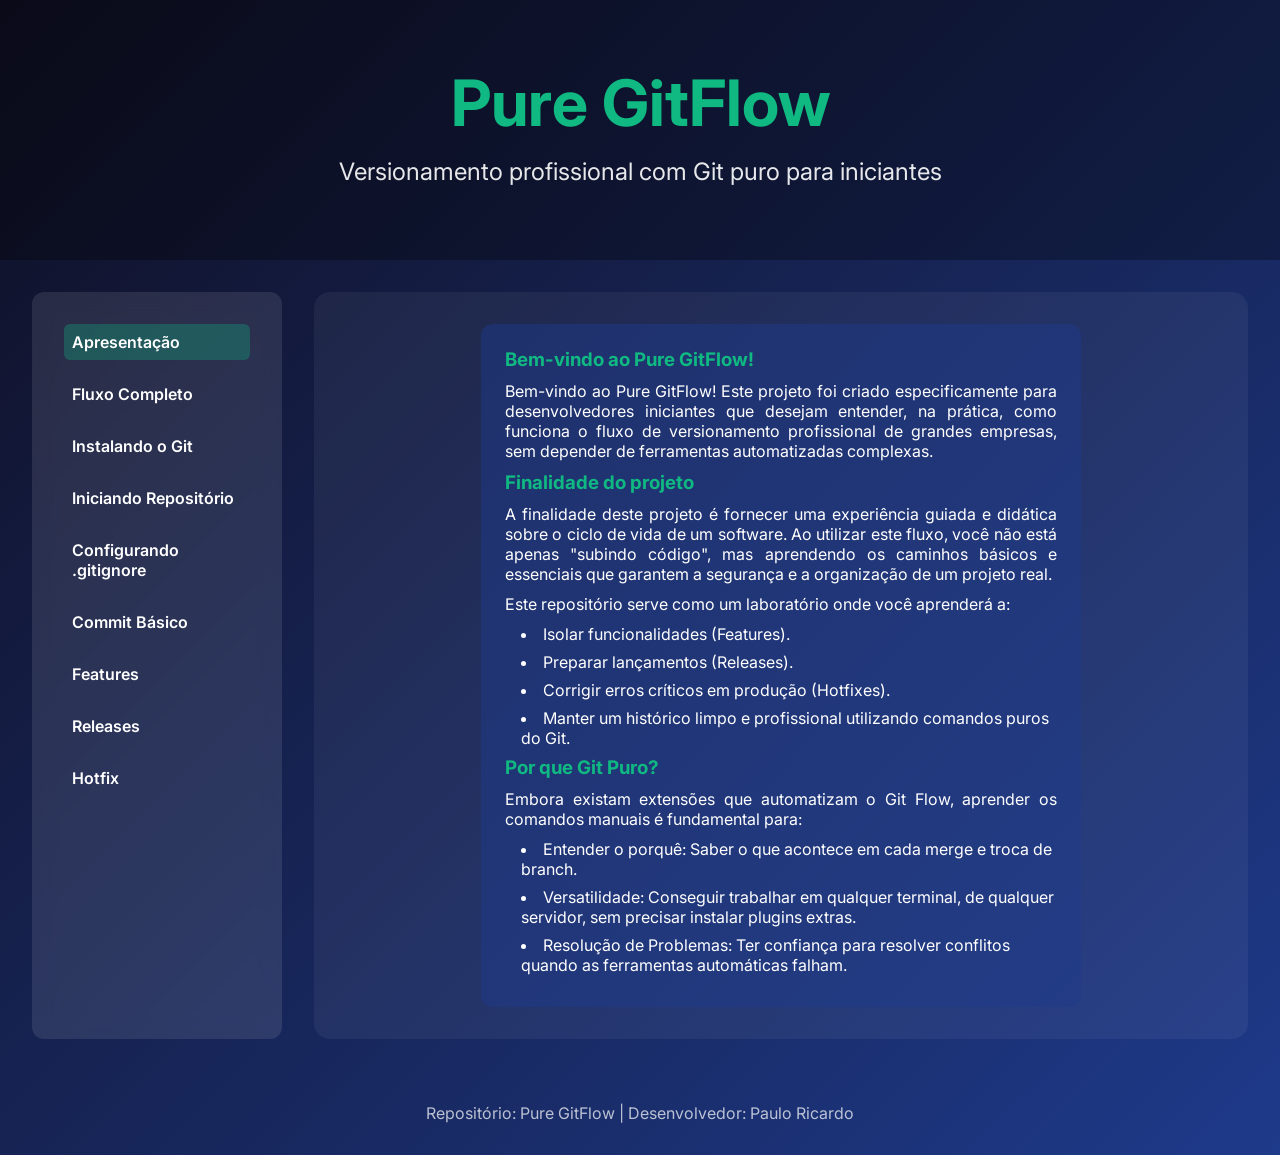
==== index.html @ 5cebe2b2 "Refactor code structure for improved readability and maintainability" ====
<!doctype html>
<html lang="pt-BR">
	<head>
		<meta charset="UTF-8" />
		<meta name="viewport" content="width=device-width, initial-scale=1.0" />
		<title>Pure GitFlow</title>
		<link
			href="https://fonts.googleapis.com/css2?family=Inter:wght@400;600;700&display=swap"
			rel="stylesheet"
		/>
		<link rel="stylesheet" href="assets/style.css" />
	</head>

	<body>
		<header>
			<h1>Pure GitFlow</h1>
			<p class="subtitle">
				Versionamento profissional com Git puro para iniciantes
			</p>
		</header>
		<div class="container">
			<nav>
				<ul>
					<li><a class="menu-item" href="#home">Apresentação</a></li>
					<li>
						<a class="menu-item" href="#fluxo">Fluxo Completo</a>
					</li>
					<li>
						<a class="menu-item" href="#instalation"
							>Instalando o Git</a
						>
					</li>
					<li>
						<a class="menu-item" href="#init"
							>Iniciando Repositório</a
						>
					</li>
					<li>
						<a class="menu-item" href="#configure"
							>Configurando .gitignore</a
						>
					</li>
					<li>
						<a class="menu-item" href="#commit">Commit Básico</a>
					</li>
					<li><a class="menu-item" href="#features">Features</a></li>
					<li><a class="menu-item" href="#release">Releases</a></li>
					<li><a class="menu-item" href="#hotfix">Hotfix</a></li>
				</ul>
			</nav>
			<main>
				<!-- Seção Home -->
				<section id="home" class="flowchart show">
					<div class="step">
						<h3>Bem-vindo ao Pure GitFlow!</h3>
						<p>
							Bem-vindo ao Pure GitFlow! Este projeto foi criado
							especificamente para desenvolvedores iniciantes que
							desejam entender, na prática, como funciona o fluxo
							de versionamento profissional de grandes empresas,
							sem depender de ferramentas automatizadas complexas.
						</p>

						<h3>Finalidade do projeto</h3>
						<p>
							A finalidade deste projeto é fornecer uma
							experiência guiada e didática sobre o ciclo de vida
							de um software. Ao utilizar este fluxo, você não
							está apenas "subindo código", mas aprendendo os
							caminhos básicos e essenciais que garantem a
							segurança e a organização de um projeto real.
						</p>
						<p>
							Este repositório serve como um laboratório onde você
							aprenderá a:
						</p>
						<li>Isolar funcionalidades (Features).</li>
						<li>Preparar lançamentos (Releases).</li>
						<li>Corrigir erros críticos em produção (Hotfixes).</li>
						<li>
							Manter um histórico limpo e profissional utilizando
							comandos puros do Git.
						</li>

						<h3>Por que Git Puro?</h3>
						<p>
							Embora existam extensões que automatizam o Git Flow,
							aprender os comandos manuais é fundamental para:
						</p>
						<li>
							Entender o porquê: Saber o que acontece em cada
							merge e troca de branch.
						</li>
						<li>
							Versatilidade: Conseguir trabalhar em qualquer
							terminal, de qualquer servidor, sem precisar
							instalar plugins extras.
						</li>
						<li>
							Resolução de Problemas: Ter confiança para resolver
							conflitos quando as ferramentas automáticas falham.
						</li>
					</div>
				</section>

				<!-- Seção Fluxo GitFlow -->
				<section id="fluxo" class="flowchart">
					<div
						class="step"
						style="max-width: 800px; text-align: center"
					>
						<h3>🗺️ Fluxo GitFlow Completo</h3>
					</div>

					<div class="step flow-image">
						<img class="" src="assets/fluxo.jpg" alt="Fluxo GitFlow" />
						<span>Imagem ilustrativa do fluxo</span>
					</div>

					<div class="step">
						<h3>1. BRANCH PRINCIPAL (main) → develop</h3>
						<p style="opacity: 0.9; line-height: 1.8">
							<strong>Main:</strong> Produção estável. Recebe
							apenas merges de <strong>release</strong> e
							<strong>hotfix</strong>.<br />
							<strong>Develop:</strong> Branch de integração
							contínua. Base para todas as features e próximo
							release.<br />
							<em style="opacity: 0.7"
								>→ Vá para a seção "Iniciando Repositório" para
								criar estas branches</em
							>
						</p>
					</div>

					<div class="arrow">↓</div>

					<div class="step">
						<h3>2. FEATURES (verde) 🟢</h3>
						<p style="opacity: 0.9; line-height: 1.8">
							Novas funcionalidades nascem do
							<strong>develop</strong> e são isoladas em branches
							<code>feature/nome</code>.<br />
							Cada developer trabalha em sua feature sem afetar
							outras. Após pronta, faz merge de volta ao
							develop.<br />
							<em style="opacity: 0.7"
								>→ Vá para a seção "Features" para ver os
								comandos</em
							>
						</p>
					</div>

					<div class="arrow">↓</div>

					<div class="step">
						<h3>3. RELEASE (laranja) 🟠</h3>
						<p style="opacity: 0.9; line-height: 1.8">
							Quando develop está pronto para produção, cria-se
							uma branch <code>release/vX.X.X</code>.<br />
							Nesta fase: ajusta versão, documentação, e corrige
							bugs menores. Depois faz merge em
							<strong>main</strong> (com tag) e volta para
							develop.<br />
							<em style="opacity: 0.7"
								>→ Vá para a seção "Releases" para ver os
								comandos</em
							>
						</p>
					</div>

					<div class="arrow">↓</div>

					<div
						class="step"
						style="background: rgba(239, 68, 68, 0.3)"
					>
						<h3>4. HOTFIX (vermelho) 🔴 - EMERGÊNCIA</h3>
						<p style="opacity: 0.9; line-height: 1.8">
							Bug crítico em produção? Cria branch
							<code>hotfix/vX.X.X</code>
							<strong>direto do main</strong>.<br />
							Corrige o problema com urgência, faz merge em main
							(com tag) E de volta em develop para sincronizar.<br />
							<em style="opacity: 0.7"
								>→ Vá para a seção "Hotfix" para ver os
								comandos</em
							>
						</p>
					</div>

					<div class="arrow">↺</div>

					<div
						class="step"
						style="background: rgba(16, 185, 129, 0.3)"
					>
						<h3>✅ REGRA DE OURO</h3>
						<p style="opacity: 0.9; line-height: 1.8">
							<strong>🚫 Nunca commite direto no main!</strong
							><br />
							<strong>Main</strong> = Produção estável |
							<strong>Develop</strong> = Próximo release<br />
							Sempre crie branches de suporte (feature, release,
							hotfix) para organizar o workflow.
						</p>
					</div>
				</section>

				<!-- Seção Instalation (placeholder) -->
				<section id="instalation" class="flowchart">
					<div class="step" style="max-width: 700px">
						<h3>Instalar Git (Todos os Sistemas)</h3>
						<p style="margin: 1rem 0; line-height: 1.6">
							Acesse o
							<a
								href="https://git-scm.com/downloads"
								target="_blank"
								style="color: #10b981; font-weight: 600"
								>site oficial do Git</a
							>
							e clique no botão da sua plataforma
							(Windows/Mac/Linux).
						</p>

						<div
							style="
								background: rgba(16, 185, 129, 0.2);
								padding: 1.5rem;
								border-radius: 8px;
								margin: 1rem 0;
							"
						>
							<h4 style="color: #10b981; margin-bottom: 0.5rem">
								🇧🇷 Não sabe inglês?
							</h4>
							<p style="opacity: 0.9; margin-bottom: 0.5rem">
								Clique com botão direito na página → "Traduzir
								para Português"
								<br />ou use o Google Tradutor no navegador.
							</p>
						</div>

						<p style="margin: 1rem 0; opacity: 0.9">
							O site oficial tem instaladores prontos com todos os
							passos visuais. É mais fácil que receita de bolo!
						</p>
					</div>

					<div class="arrow">↓</div>

					<div
						class="step"
						style="background: rgba(16, 185, 129, 0.3)"
					>
						<h3>Teste a Instalação e passos iniciais</h3>
						<pre class="command">
# verifica a versão do git, se aparecer a versão tudo está correto
git --version

# configure seu nome e email (substitua pelos seus dados)
git config --global user.name "Seu Nome"
git config --global user.email "seu@email.com"
                    </pre
						>
					</div>
				</section>

				<!-- Seção Init Repositório -->
				<section id="init" class="flowchart">
					<div class="step">
						<h3>📁 Repositório NOVO</h3>
						<pre
							class="command"
						>git init<br>git branch -M main</pre>
						<p>Cria pasta vazia com branch "main"</p>
					</div>

					<div class="arrow">ou</div>

					<div class="step">
						<h3>🔄 Repositório EXISTENTE</h3>
						<p>Já tem projeto com master? Converte para GitFlow:</p>
						<pre
							class="command"
						>git branch -M main<br>git checkout -b develop</pre>
					</div>

					<div class="arrow">↓</div>

					<div
						class="step"
						style="
							background: rgba(16, 185, 129, 0.3);
							max-width: 500px;
						"
					>
						<h3>✅ Estrutura Final</h3>
						<pre class="command">git branch -a</pre>
						<p>Deve mostrar: main, develop ✓</p>
					</div>
				</section>

				<!-- Seção .gitignore -->
				<section id="configure" class="flowchart">
					<div class="step" style="max-width: 700px">
						<h3>🛡️ O que é .gitignore?</h3>
						<p
							style="
								margin: 1rem 0;
								line-height: 1.6;
								opacity: 0.9;
							"
						>
							Arquivo que fala pro Git "ignora esses arquivos".
							Eles <b>NÃO</b> vão pro repositório. Esse processo
							tem que ser feito antes de commitar o código, caso
							você comite, terá que reverter para conseguir
							remover.
						</p>

						<div
							style="
								background: rgba(16, 185, 129, 0.2);
								padding: 1rem;
								border-radius: 8px;
								margin: 1rem 0;
							"
						>
							<h4 style="color: #10b981; margin-bottom: 0.5rem">
								Exemplos essenciais:
							</h4>
							<pre class="command">
node_modules/
dist/
build/
*.log
.env
*.pyc
                        </pre
							>
						</div>
					</div>

					<div class="arrow">↓</div>

					<div
						class="step"
						style="background: rgba(16, 185, 129, 0.3)"
					>
						<h3>Criar .gitignore</h3>
						<pre class="command">
touch .gitignore
echo "node_modules/" >> .gitignore
git add .gitignore
                    </pre
						>
					</div>
				</section>

				<!-- Seção Commit -->
				<section id="commit" class="flowchart">
					<div
						class="step"
						style="max-width: 800px; text-align: center"
					>
						<h3>💾 Commit Básico - Salvando seu Trabalho</h3>
						<p style="margin: 1rem 0; opacity: 0.9">
							Um commit é um "snapshot" do seu código em um
							momento específico. É como salvar seu jogo com um
							ponto de restauração!
						</p>
					</div>

					<div class="arrow">↓</div>

					<div class="step" style="max-width: 700px">
						<h3>🎯 Finalidade do Commit</h3>
						<p style="line-height: 1.8; opacity: 0.9">
							<strong>Registrar mudanças:</strong> Cada commit
							documenta uma mudança específica no código.<br />
							<strong>Histórico rastreável:</strong> Você consegue
							ver quem mudou o quê e quando.<br />
							<strong>Voltar no tempo:</strong> Se algo der
							errado, você pode reverter para um commit
							anterior.<br />
							<strong>Colaboração:</strong> Múltiplos
							desenvolvedores podem trabalhar e sincronizar
							mudanças.<br />
							<strong>Mensagens claras:</strong> Cada commit tem
							uma mensagem explicando o que foi feito.
						</p>
					</div>

					<div class="arrow">↓</div>

					<div class="step" style="max-width: 700px">
						<h3>📝 Padrão de Mensagem de Commit</h3>
						<p
							style="
								line-height: 1.6;
								margin-bottom: 1rem;
								opacity: 0.9;
							"
						>
							Use este padrão (Conventional Commits) para manter
							histórico limpo:
						</p>
						<pre class="command" style="margin: 1rem 0">
feat: adiciona nova funcionalidade
fix: corrige um bug
docs: atualiza documentação
style: mudanças de formatação (espaços, etc)
refactor: refatora código sem mudar comportamento
test: adiciona/atualiza testes
chore: atualiza dependências ou versão
						</pre
						>
						<p style="opacity: 0.7; font-size: 0.9rem">
							<strong>Exemplo real:</strong> "feat: implementa
							autenticação JWT" ✓
						</p>
					</div>

					<div class="arrow">↓</div>

					<div class="step">
						<h3>1️⃣ Passo 1: Ver o que mudou</h3>
						<pre class="command">
# Ver status dos arquivos (qual vai ser commitado)
git status

# Ver exatamente o que mudou em cada arquivo
git diff
						</pre
						>
					</div>

					<div class="arrow">↓</div>

					<div class="step">
						<h3>2️⃣ Passo 2: Adicionar arquivos (staging)</h3>
						<pre class="command">
# Adicionar um arquivo específico
git add nome-do-arquivo.js

# Adicionar todos os arquivos modificados
git add .

# Adicionar de forma interativa (escolher quais linhas)
git add -p
						</pre
						>
					</div>

					<div class="arrow">↓</div>

					<div class="step">
						<h3>3️⃣ Passo 3: Criar o commit</h3>
						<pre class="command">
# Commit com mensagem curta
git commit -m "feat: adiciona validação de email"

# Commit com mensagem detalhada (abre editor)
git commit

# Commit alterando a mensagem de um commit anterior (último)
git commit --amend -m "nova mensagem"
						</pre
						>
					</div>

					<div class="arrow">↓</div>

					<div class="step">
						<h3>📊 Visualizar histórico de commits</h3>
						<pre class="command">
# Ver log simples
git log --oneline

# Ver log com gráfico das branches
git log --oneline --graph --all

# Ver commits de um autor específico
git log --author="Paulo"
						</pre
						>
					</div>

					<div class="arrow">↺</div>

					<div
						style="
							background: rgba(16, 185, 129, 0.3);
							padding: 1.5rem;
							border-radius: 8px;
							margin: 2rem 0;
						"
					>
						<h3 style="margin-bottom: 1rem">✅ Boas Práticas</h3>
						<ul style="line-height: 2; opacity: 0.9">
							<li>
								💡
								<strong>Commits pequenos e focados:</strong> Um
								commit = uma mudança bem definida
							</li>
							<li>
								💡 <strong>Mensagens descritivas:</strong> "fix:
								corrige bug de login" é melhor que "arruma
								código"
							</li>
							<li>
								💡
								<strong>Commit frequentemente:</strong> Vários
								commits pequenos > um commit gigante
							</li>
							<li>
								💡
								<strong>Sempre faça git status antes:</strong>
								Não commita arquivos desnecessários
							</li>
							<li>
								💡 <strong>Sincronize regularmente:</strong> git
								push após cada commit ou final do dia
							</li>
							<li>
								❌
								<strong
									>Nunca commita em main diretamente:</strong
								>
								Sempre use branches de suporte
							</li>
						</ul>
					</div>
				</section>

				<!-- Seção Features -->
				<section id="features" class="flowchart">
					<div
						class="step"
						style="max-width: 800px; text-align: center"
					>
						<h3>🟢 Features - Desenvolvendo Funcionalidades</h3>
						<p style="margin: 1rem 0; opacity: 0.9">
							Uma feature é uma nova funcionalidade do seu projeto.
							Ela nasce do <strong>develop</strong>, é desenvolvida isoladamente,
							e volta para <strong>develop</strong> quando pronta.
						</p>
					</div>

					<div class="arrow">↓</div>

					<div class="step" style="max-width: 700px">
						<h3>💡 O que é uma Feature?</h3>
						<p style="line-height: 1.8; opacity: 0.9">
							<strong>Isolamento:</strong> Cada feature fica em sua própria branch, sem afetar develop.<br />
							<strong>Desenvolvimento independente:</strong> Múltiplos developers podem trabalhar em features diferentes simultaneamente.<br />
							<strong>Facilita revisão:</strong> Quando pronta, a feature é revisada antes de fazer merge.<br />
							<strong>Fácil de reverter:</strong> Se algo der errado, a feature inteira pode ser descartada sem afetar main ou develop.<br />
							<strong>Padrão de nomenclatura:</strong> Use <code>feature/nome-descritivo</code>
						</p>
					</div>

					<div class="arrow">↓</div>

					<div class="step">
						<h3>📋 Exemplos de Nomes de Features</h3>
						<pre class="command">
feature/login                 ✓ Simples e claro
feature/autenticacao-jwt      ✓ Descritivo
feature/user-profile          ✓ Em inglês (padrão)
feature/add-email-validation  ✓ Ação + contexto

feature/bugfix                ❌ Vago
feature/atualizações          ❌ Muito genérico
feature/novo                  ❌ Não descreve nada
						</pre>
					</div>

					<div class="arrow">↓</div>

					<div class="step">
						<h3>1️⃣ Passo 1: Criar a Feature</h3>
						<p style="opacity: 0.9; margin-bottom: 1rem">
							Primeiro, sempre puxe as atualizações do develop e depois crie sua feature:
						</p>
						<pre class="command">
# Ir para develop
git checkout develop

# Puxar as atualizações mais recentes
git pull origin develop

# Criar uma nova branch feature
git checkout -b feature/seu-nome

# Exemplo real:
git checkout -b feature/login
						</pre>
						<p style="opacity: 0.7; font-size: 0.9rem; margin-top: 1rem">
							<strong>Dica:</strong> Quando você executa <code>git checkout -b</code>, o Git cria a branch baseada no commit atual (develop).
						</p>
					</div>

					<div class="arrow">↓</div>

					<div class="step">
						<h3>2️⃣ Passo 2: Desenvolver a Feature</h3>
						<p style="opacity: 0.9; margin-bottom: 1rem">
							Agora você trabalha normalmente: edita arquivos, testa, commita:
						</p>
						<pre class="command">
# Fazer mudanças nos arquivos...
# (você edita o código normalmente)

# Ver o status
git status

# Adicionar as mudanças
git add .

# Commitar com mensagem descritiva
git commit -m "feat: adiciona tela de login"

# Fazer mais mudanças...
git add .
git commit -m "feat: implementa validação de email"

git add .
git commit -m "feat: cria função de autenticação JWT"
						</pre>
						<p style="opacity: 0.7; font-size: 0.9rem; margin-top: 1rem">
							<strong>Dica:</strong> Múltiplos commits pequenos e focados são melhor que um commit gigante!
						</p>
					</div>

					<div class="arrow">↓</div>

					<div class="step">
						<h3>3️⃣ Passo 3: Publicar a Feature no Repositório Remoto</h3>
						<p style="opacity: 0.9; margin-bottom: 1rem">
							Depois de alguns commits, publique sua feature para o repositório remoto:
						</p>
						<pre class="command">
# Enviar a feature para o repositório remoto
git push origin feature/login

# Se for a primeira vez, Git pedirá para rastrear a branch remota
# Você pode usar também:
git push -u origin feature/login
# (-u = --set-upstream, configura para rastrear automaticamente)
						</pre>
						<p style="opacity: 0.7; font-size: 0.9rem; margin-top: 1rem">
							<strong>Por que fazer push?</strong> Para backup, colaboração com o time, e evitar perder código.
						</p>
					</div>

					<div class="arrow">↓</div>

					<div class="step">
						<h3>4️⃣ Passo 4: Sincronizar com Develop (Opcional)</h3>
						<p style="opacity: 0.9; margin-bottom: 1rem">
							Se outras features foram mergeadas no develop enquanto você trabalhava, sincronize:
						</p>
						<pre class="command">
# Trazer as atualizações do develop
git fetch origin
git pull origin develop

# Se houver conflitos, resolva-os e depois:
git add .
git commit -m "chore: sincroniza com develop"
git push origin feature/login
						</pre>
					</div>

					<div class="arrow">↓</div>

					<div class="step">
						<h3>5️⃣ Passo 5: Finalizar a Feature</h3>
						<p style="opacity: 0.9; margin-bottom: 1rem">
							Quando a feature está pronta, faça merge de volta ao develop:
						</p>
						<pre class="command">
# Voltar para develop
git checkout develop

# Puxar as atualizações
git pull origin develop

# Fazer merge da feature
git merge --no-ff feature/login

# O --no-ff cria um commit de merge (recomendado no GitFlow)
# Isso mantém o histórico limpo e rastreável

# Publicar a merge
git push origin develop
						</pre>
						<p style="opacity: 0.7; font-size: 0.9rem; margin-top: 1rem">
							<strong>O que é --no-ff?</strong> Cria um commit de merge mesmo que o merge seja "fast-forward". Assim seu histórico fica organizado.
						</p>
					</div>

					<div class="arrow">↓</div>

					<div class="step">
						<h3>6️⃣ Passo 6: Deletar a Feature (Limpeza)</h3>
						<p style="opacity: 0.9; margin-bottom: 1rem">
							Após o merge, você pode deletar a branch da feature:
						</p>
						<pre class="command">
# Deletar localmente
git branch -d feature/login

# Deletar no repositório remoto
git push origin --delete feature/login

# Ver branches restantes
git branch -a
						</pre>
						<p style="opacity: 0.7; font-size: 0.9rem; margin-top: 1rem">
							<strong>Quando deletar?</strong> Após fazer merge com sucesso. Isso mantém o repositório limpo.
						</p>
					</div>

					<div class="arrow">↺</div>

					<div
						style="
							background: rgba(16, 185, 129, 0.3);
							padding: 1.5rem;
							border-radius: 8px;
							margin: 2rem 0;
						"
					>
						<h3 style="margin-bottom: 1rem">✅ Ciclo Completo de uma Feature</h3>
						<pre style="background: rgba(0, 0, 0, 0.1); padding: 1rem; border-radius: 4px; font-size: 0.9rem">
1. git checkout develop && git pull origin develop
2. git checkout -b feature/nome
3. (Desenvolver, commitar, testar)
4. git push origin feature/nome
5. (Revisar, ajustar se necessário)
6. git checkout develop && git pull origin develop
7. git merge --no-ff feature/nome
8. git push origin develop
9. git branch -d feature/nome
10. git push origin --delete feature/nome
						</pre>
					</div>

					<div
						style="
							background: rgba(239, 68, 68, 0.3);
							padding: 1.5rem;
							border-radius: 8px;
							margin: 2rem 0;
						"
					>
						<h3 style="margin-bottom: 1rem">⚠️ Armadilhas Comuns</h3>
						<ul style="line-height: 2; opacity: 0.9">
							<li>
								❌ Esqueceu de fazer git pull antes de criar a feature
								<br />
								<span style="opacity: 0.7">→ Pode levar a conflitos desnecessários</span>
							</li>
							<li>
								❌ Trabalhou direto no develop em vez de criar uma feature
								<br />
								<span style="opacity: 0.7">→ Viola o GitFlow! Sempre use features</span>
							</li>
							<li>
								❌ Fez merge sem sincronizar com develop
								<br />
								<span style="opacity: 0.7">→ Pode ter conflitos. Sempre faça pull antes de merge</span>
							</li>
							<li>
								❌ Deletou a feature sem fazer merge
								<br />
								<span style="opacity: 0.7">→ Seu trabalho pode ser perdido</span>
							</li>
						</ul>
					</div>
				</section>

				<!-- Seção Release -->
				<section id="release" class="flowchart">
					<div class="step">
						<h3>Release Start</h3>
						<code class="command"
							>git checkout -b release/v1.0.0</code
						>
					</div>
					<div class="arrow">↓</div>
					<div class="step">
						<h3>Release Finish</h3>
						<code class="command"
							>git checkout main<br />git merge --no-ff
							release/v1.0.0<br />git tag v1.0.0</code
						>
					</div>
				</section>

				<!-- Seção Hotfix -->
				<section id="hotfix" class="flowchart">
					<div class="step">
						<h3>Hotfix</h3>
						<code class="command"
							>git checkout main<br />git checkout -b
							hotfix/v1.0.1<br />git checkout main && git merge
							--no-ff hotfix/v1.0.1</code
						>
					</div>
				</section>
			</main>
		</div>
		<footer>
			Repositório:
			<a
				href="https://github.com/pauloalmeidasilva/pureGitFlow"
				target="_blank"
				>Pure GitFlow</a
			>
			| Desenvolvedor:
			<a href="https://github.com/pauloalmeidasilva" target="_blank"
				>Paulo Ricardo</a
			>
		</footer>

		<script src="assets/app.js"></script>
	</body>
</html>
---- assets/style.css ----
/*
    Pure GitFlow - CSS Stylesheet

    This stylesheet defines the visual appearance of the Pure GitFlow documentation site.
*/
* {
    margin: 0;
    padding: 0;
    box-sizing: border-box;
}

body {
    font-family: 'Inter', sans-serif;
    background: linear-gradient(135deg, #0f0f23 0%, #1e3a8a 100%);
    color: #fff;
    min-height: 100vh;
}

header {
    
    text-align: center;
    padding: 4rem 2rem;
    background: rgba(0, 0, 0, 0.3);
}

h1 {
    font-size: 4rem;
    font-weight: 700;
    margin-bottom: 1rem;
    color: #10b981;
}

.subtitle {
    font-size: 1.5rem;
    opacity: 0.9;
    text-align: center;
}

.container {
    display: flex;
    max-width: 1400px;
    margin: 0 auto;
    padding: 2rem;
    gap: 2rem;
}

nav {
    width: 250px;
    background: rgba(255, 255, 255, 0.1);
    padding: 2rem;
    border-radius: 12px;
    backdrop-filter: blur(10px);
}

nav ul {
    list-style: none;
}

nav li {
    margin-bottom: 1rem;
}

nav a {
    color: #fff;
    text-decoration: none;
    font-weight: 600;
    padding: 0.5rem;
    border-radius: 6px;
    display: block;
    transition: background 0.3s;
}

nav a:hover,
nav a.active {
    background: rgba(16, 185, 129, 0.3);
}

main {
    flex: 1;
}

main li {
    margin-left: 1rem;
    margin-bottom: 0.5rem;
}

.flowchart {
    display: none;
    opacity: 0;
    transition: opacity 0.3s;
}

.flowchart.show {
    display: flex;
    flex-direction: column;
    gap: 2rem;
    align-items: center;
    padding: 2rem;
    background: rgba(255, 255, 255, 0.05);
    border-radius: 16px;
    opacity: 1;
}

.step {
    background: rgba(30, 58, 138, 0.5);
    padding: 1.5rem;
    border-radius: 12px;
    width: 100%;
    max-width: 600px;
    position: relative;
}

.step h3 {
    color: #10b981;
    margin-bottom: 0.5rem;
}

.flow-image > img {
    width: 100%;
    border-radius: 8px;
    box-shadow: 0 8px 20px rgba(0,0,0,0.4);
    display: block;
    margin: 0.5rem auto 0 auto;
}

.flow-image > span{
    display: block;
    margin-top: 0.5rem;
    font-size: 0.9rem;
    opacity: 0.8;
    text-align: center;
}

.command {
    background: #000;
    padding: 1rem;
    border-radius: 8px;
    font-family: monospace;
    margin-top: 0.5rem;
    cursor: pointer;
    transition: background 0.2s;
}

.command:hover {
    background: #222;
}

.arrow {
    font-size: 2rem;
    color: #fff;
    align-self: center;
}

p {
    margin: 10px 0;
    text-align: justify
}

footer {
    text-align: center;
    padding: 2rem;
    opacity: 0.7;
}

footer a {
    text-decoration: none;
    color: #fff !important;
}

@media (max-width: 768px) {
    .container {
        flex-direction: column;
    }

    nav {
        width: auto;
    }
}
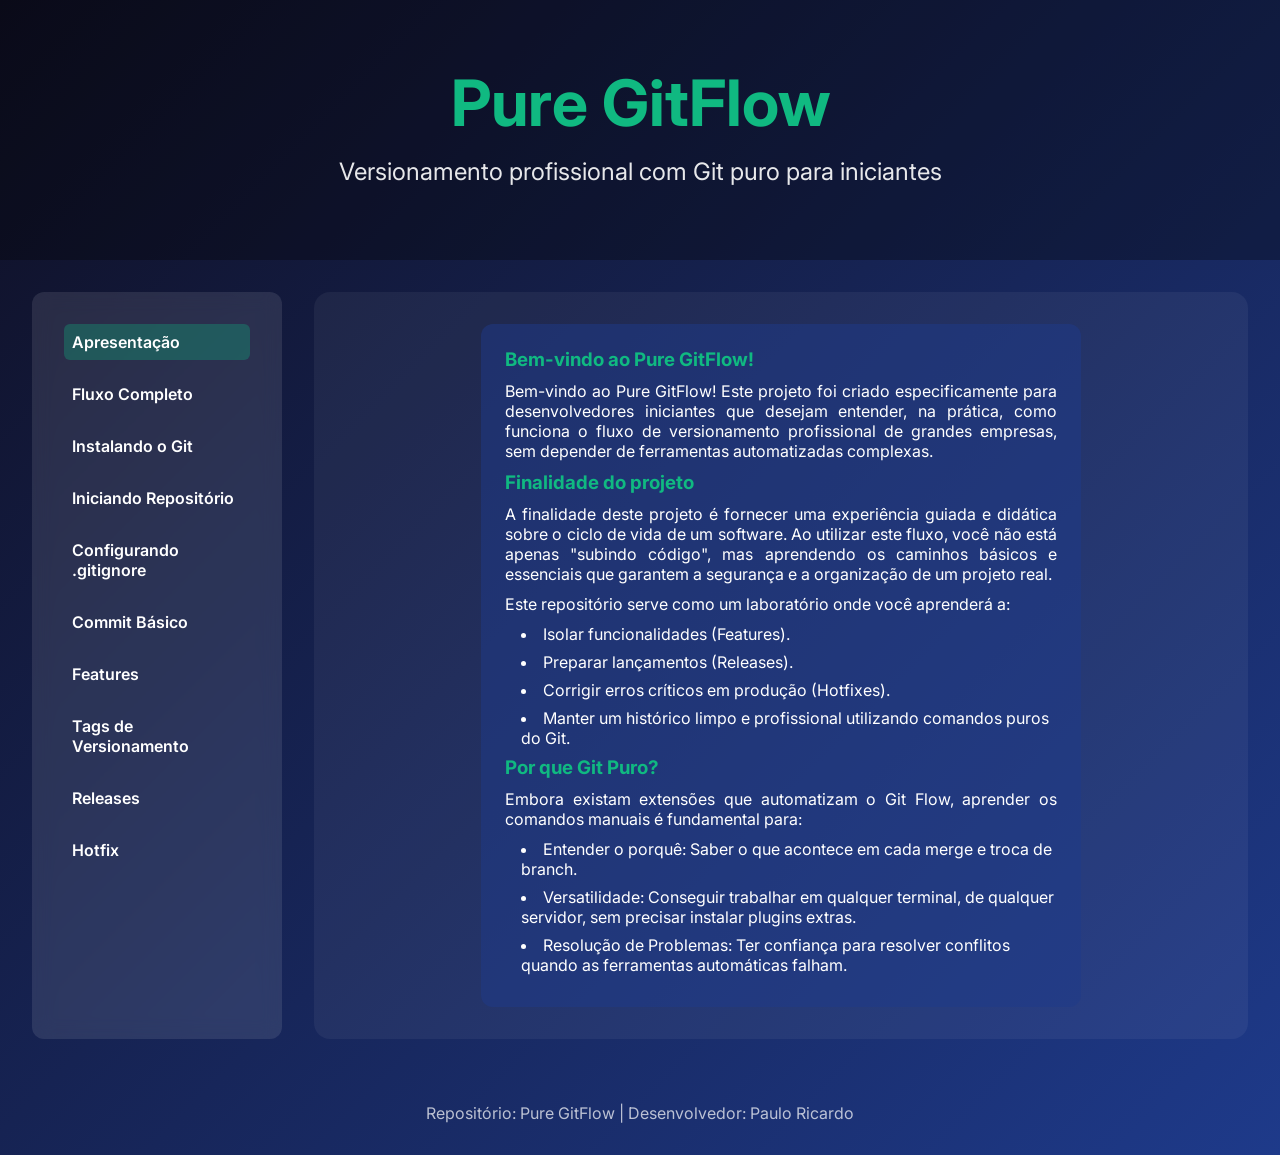
==== commit c0c57478: "feat: adicionar funcionalidade de visualização de imagens em tamanho maior ao clicar e seção de Tags" ====
--- a/index.html
+++ b/index.html
@@ -22,28 +22,13 @@
 			<nav>
 				<ul>
 					<li><a class="menu-item" href="#home">Apresentação</a></li>
-					<li>
-						<a class="menu-item" href="#fluxo">Fluxo Completo</a>
-					</li>
-					<li>
-						<a class="menu-item" href="#instalation"
-							>Instalando o Git</a
-						>
-					</li>
-					<li>
-						<a class="menu-item" href="#init"
-							>Iniciando Repositório</a
-						>
-					</li>
-					<li>
-						<a class="menu-item" href="#configure"
-							>Configurando .gitignore</a
-						>
-					</li>
-					<li>
-						<a class="menu-item" href="#commit">Commit Básico</a>
-					</li>
+					<li><a class="menu-item" href="#fluxo">Fluxo Completo</a></li>
+					<li><a class="menu-item" href="#instalation">Instalando o Git</a></li>
+					<li><a class="menu-item" href="#init">Iniciando Repositório</a></li>
+					<li><a class="menu-item" href="#configure">Configurando .gitignore</a></li>
+					<li><a class="menu-item" href="#commit">Commit Básico</a></li>
 					<li><a class="menu-item" href="#features">Features</a></li>
+					<li><a class="menu-item" href="#tags">Tags de Versionamento</a></li>
 					<li><a class="menu-item" href="#release">Releases</a></li>
 					<li><a class="menu-item" href="#hotfix">Hotfix</a></li>
 				</ul>
@@ -118,29 +103,28 @@
 					</div>
 
 					<div class="step">
-						<h3>1. BRANCH PRINCIPAL (main) → develop</h3>
+						<h3>1. BRANCHES PRINCIPAIS (main e Develop)</h3>
 						<p style="opacity: 0.9; line-height: 1.8">
 							<strong>Main:</strong> Produção estável. Recebe
-							apenas merges de <strong>release</strong> e
+							apenas merges vindos de <strong>release</strong> e
 							<strong>hotfix</strong>.<br />
 							<strong>Develop:</strong> Branch de integração
 							contínua. Base para todas as features e próximo
 							release.<br />
-							<em style="opacity: 0.7"
-								>→ Vá para a seção "Iniciando Repositório" para
-								criar estas branches</em
-							>
-						</p>
-					</div>
-
-					<div class="arrow">↓</div>
-
-					<div class="step">
-						<h3>2. FEATURES (verde) 🟢</h3>
+							<em style="opacity: 0.7">
+								→ Na seção "Iniciando Repositório" contém os comandos para criação destas branches
+							</em>
+						</p>
+					</div>
+
+					<div class="arrow">↓</div>
+
+					<div class="step">
+						<h3>2. BRANCHES DE CRIAÇÃO (features)</h3>
 						<p style="opacity: 0.9; line-height: 1.8">
 							Novas funcionalidades nascem do
 							<strong>develop</strong> e são isoladas em branches
-							<code>feature/nome</code>.<br />
+							<strong>feature/nome</strong>.<br />
 							Cada developer trabalha em sua feature sem afetar
 							outras. Após pronta, faz merge de volta ao
 							develop.<br />
@@ -154,18 +138,18 @@
 					<div class="arrow">↓</div>
 
 					<div class="step">
-						<h3>3. RELEASE (laranja) 🟠</h3>
+						<h3>3. BRANCHES DE HOMOLOGAÇÃO (release)</h3>
 						<p style="opacity: 0.9; line-height: 1.8">
 							Quando develop está pronto para produção, cria-se
-							uma branch <code>release/vX.X.X</code>.<br />
+							uma branch <strong>release/vX.X.X</strong>.<br />
 							Nesta fase: ajusta versão, documentação, e corrige
 							bugs menores. Depois faz merge em
 							<strong>main</strong> (com tag) e volta para
 							develop.<br />
-							<em style="opacity: 0.7"
-								>→ Vá para a seção "Releases" para ver os
-								comandos</em
-							>
+							<em style="opacity: 0.7">
+								→ Vá para a seção "Releases" para ver os
+								comandos
+							</em>
 						</p>
 					</div>
 
@@ -175,17 +159,17 @@
 						class="step"
 						style="background: rgba(239, 68, 68, 0.3)"
 					>
-						<h3>4. HOTFIX (vermelho) 🔴 - EMERGÊNCIA</h3>
+						<h3>4. BRANCHES DE CORREÇÃO (hotfix) - EMERGÊNCIA</h3>
 						<p style="opacity: 0.9; line-height: 1.8">
 							Bug crítico em produção? Cria branch
-							<code>hotfix/vX.X.X</code>
-							<strong>direto do main</strong>.<br />
+							<strong>hotfix/vX.X.X</strong>
+							direto do main.<br />
 							Corrige o problema com urgência, faz merge em main
 							(com tag) E de volta em develop para sincronizar.<br />
-							<em style="opacity: 0.7"
-								>→ Vá para a seção "Hotfix" para ver os
-								comandos</em
-							>
+							<em style="opacity: 0.7">
+								→ Vá para a seção "Hotfix" para ver os
+								comandos
+							</em>
 						</p>
 					</div>
 
@@ -783,6 +767,200 @@
 					</div>
 				</section>
 
+				<!-- Seção Tags de Versionamento -->
+				<section id="tags" class="flowchart">
+					<div
+						class="step"
+						style="max-width: 800px; text-align: center"
+					>
+						<h3>🏷️ Tags de Versionamento</h3>
+						<p style="margin: 1rem 0; opacity: 0.9">
+							Tags são marcadores de commit que identificam pontos importantes
+							no histórico. São essenciais para marcar versões de release!
+						</p>
+					</div>
+
+					<div class="arrow">↓</div>
+
+					<div class="step" style="max-width: 700px">
+						<h3>O que é uma Tag?</h3>
+						<p style="line-height: 1.8; opacity: 0.9">
+							<strong>Marcador de Versão:</strong> Uma tag é um rótulo que aponta
+							para um commit específico, como "v1.0.0" ou "v2.3.5".<br />
+							<strong>Histórico Rastreável:</strong> Facilita encontrar exatamente
+							qual código foi usado em uma versão específica.<br />
+							<strong>Releases e Deployments:</strong> Tags marcam quando uma
+							versão foi lançada em produção.<br />
+							<strong>Backup Seguro:</strong> Se algo der errado, você pode voltar
+							para qualquer tag anterior.
+						</p>
+					</div>
+
+					<div class="arrow">↓</div>
+
+					<div class="step" style="max-width: 700px">
+						<h3>Versionamento Semântico (Semantic Versioning)</h3>
+						<p style="line-height: 1.8; margin-bottom: 1rem; opacity: 0.9">
+							O padrão internacional para tags é
+							<strong>MAJOR.MINOR.PATCH</strong>:
+						</p>
+						<pre class="command">
+v1.2.3
+│ │ │
+│ │ └─ PATCH: Correção de bugs (compatível com versão anterior)
+│ └─── MINOR: Nova funcionalidade (compatível com versão anterior)
+└───── MAJOR: Mudança incompatível (quebra compatibilidade)
+
+Exemplos:
+v0.0.1  → Primeira versão experimental
+v1.0.0  → Primeira versão estável
+v1.1.0  → Adicionou nova feature
+v1.1.1  → Corrigiu um bug
+v2.0.0  → Nova versão com mudanças grandes
+						</pre>
+						<p style="opacity: 0.7; font-size: 0.9rem; margin-top: 1rem">
+							<strong>Por que usar?</strong> Desenvolvedores sabem rapidinho se
+							uma atualização é segura ou pode quebrar algo.
+						</p>
+					</div>
+
+					<div class="arrow">↓</div>
+
+					<div class="step">
+						<h3>1️⃣ Criar uma Tag Local</h3>
+						<p style="opacity: 0.9; margin-bottom: 1rem">
+							Marque um commit específico com uma versão:
+						</p>
+						<pre class="command">
+# Tag leve (simples)
+git tag v1.0.0
+
+# Tag anotada (com mensagem e autor - recomendado)
+git tag -a v1.0.0 -m "Versão 1.0.0 - Primeira release"
+
+# Tag em um commit anterior
+git tag v1.0.0 abc1234
+
+# Ver todas as tags
+git tag
+
+# Ver detalhes de uma tag
+git show v1.0.0
+						</pre>
+						<p style="opacity: 0.7; font-size: 0.9rem; margin-top: 1rem">
+							<strong>Tag Leve vs Anotada:</strong> Use
+							<code>-a -m</code> para releases oficiais (mais informações).
+						</p>
+					</div>
+
+					<div class="arrow">↓</div>
+
+					<div class="step">
+						<h3>2️⃣ Publicar a Tag no Repositório Remoto</h3>
+						<p style="opacity: 0.9; margin-bottom: 1rem">
+							Publique a tag para que todo o time veja:
+						</p>
+						<pre class="command">
+# Enviar uma tag específica
+git push origin v1.0.0
+
+# Enviar todas as tags
+git push origin --tags
+
+# Enviar tags e também o código
+git push origin main --tags
+						</pre>
+						<p style="opacity: 0.7; font-size: 0.9rem; margin-top: 1rem">
+							Agora a tag aparece no GitHub, GitLab, etc. e é visível para
+							todos!
+						</p>
+					</div>
+
+					<div class="arrow">↓</div>
+
+					<div class="step">
+						<h3>3️⃣ Trabalhar com Tags Existentes</h3>
+						<p style="opacity: 0.9; margin-bottom: 1rem">
+							Recuperar código de uma versão anterior:
+						</p>
+						<pre class="command">
+# Baixar tags do repositório remoto
+git fetch origin --tags
+
+# Voltar para um ponto no tempo
+git checkout v1.0.0
+
+# Criar uma nova branch baseada em uma tag
+git checkout -b hotfix-v1 v1.0.0
+
+# Deletar uma tag local
+git tag -d v1.0.0
+
+# Deletar uma tag remota
+git push origin --delete v1.0.0
+						</pre>
+						<p style="opacity: 0.7; font-size: 0.9rem; margin-top: 1rem">
+							<strong>Use case comum:</strong> Bug crítico em v1.0.0? Faça checkout
+							da tag e crie um hotfix branch!
+						</p>
+					</div>
+
+					<div class="arrow">↓</div>
+
+					<div
+						style="
+						background: rgba(16, 185, 129, 0.3);
+						padding: 1.5rem;
+						border-radius: 8px;
+						margin: 2rem 0;
+					"
+					>
+						<h3 style="margin-bottom: 1rem">✅ Ciclo Completo com Tags</h3>
+						<pre style="background: rgba(0, 0, 0, 0.1); padding: 1rem; border-radius: 4px; font-size: 0.9rem">
+1. Desenvolver features e commitar
+2. Criar release branch: git checkout -b release/v1.0.0
+3. Fazer merge em main: git checkout main && git merge release/v1.0.0
+4. Criar tag: git tag -a v1.0.0 -m "Release v1.0.0"
+5. Publicar: git push origin main && git push origin v1.0.0
+6. Voltar para develop e continuar desenvolvimento
+						</pre>
+					</div>
+
+					<div
+						style="
+						background: rgba(239, 68, 68, 0.3);
+						padding: 1.5rem;
+						border-radius: 8px;
+						margin: 2rem 0;
+					"
+					>
+						<h3 style="margin-bottom: 1rem">⚠️ Erros Comuns</h3>
+						<ul style="line-height: 2; opacity: 0.9">
+							<li>
+								❌ Criar tag no branch errado
+								<br />
+								<span style="opacity: 0.7">→ Sempre faça tag no main/master após release</span>
+							</li>
+							<li>
+								❌ Esquecer de fazer push da tag
+								<br />
+								<span style="opacity: 0.7">→ Tag local não é vista por ninguém. Sempre git push
+									origin --tags</span>
+							</li>
+							<li>
+								❌ Versões aleatórias (v1.5, v2, vfinal)
+								<br />
+								<span style="opacity: 0.7">→ Use semantic versioning: vMAJOR.MINOR.PATCH</span>
+							</li>
+							<li>
+								❌ Reutilizar tags antigas
+								<br />
+								<span style="opacity: 0.7">→ Tags são imutáveis. Sempre use nova versão</span>
+							</li>
+						</ul>
+					</div>
+				</section>
+
 				<!-- Seção Release -->
 				<section id="release" class="flowchart">
 					<div class="step">
